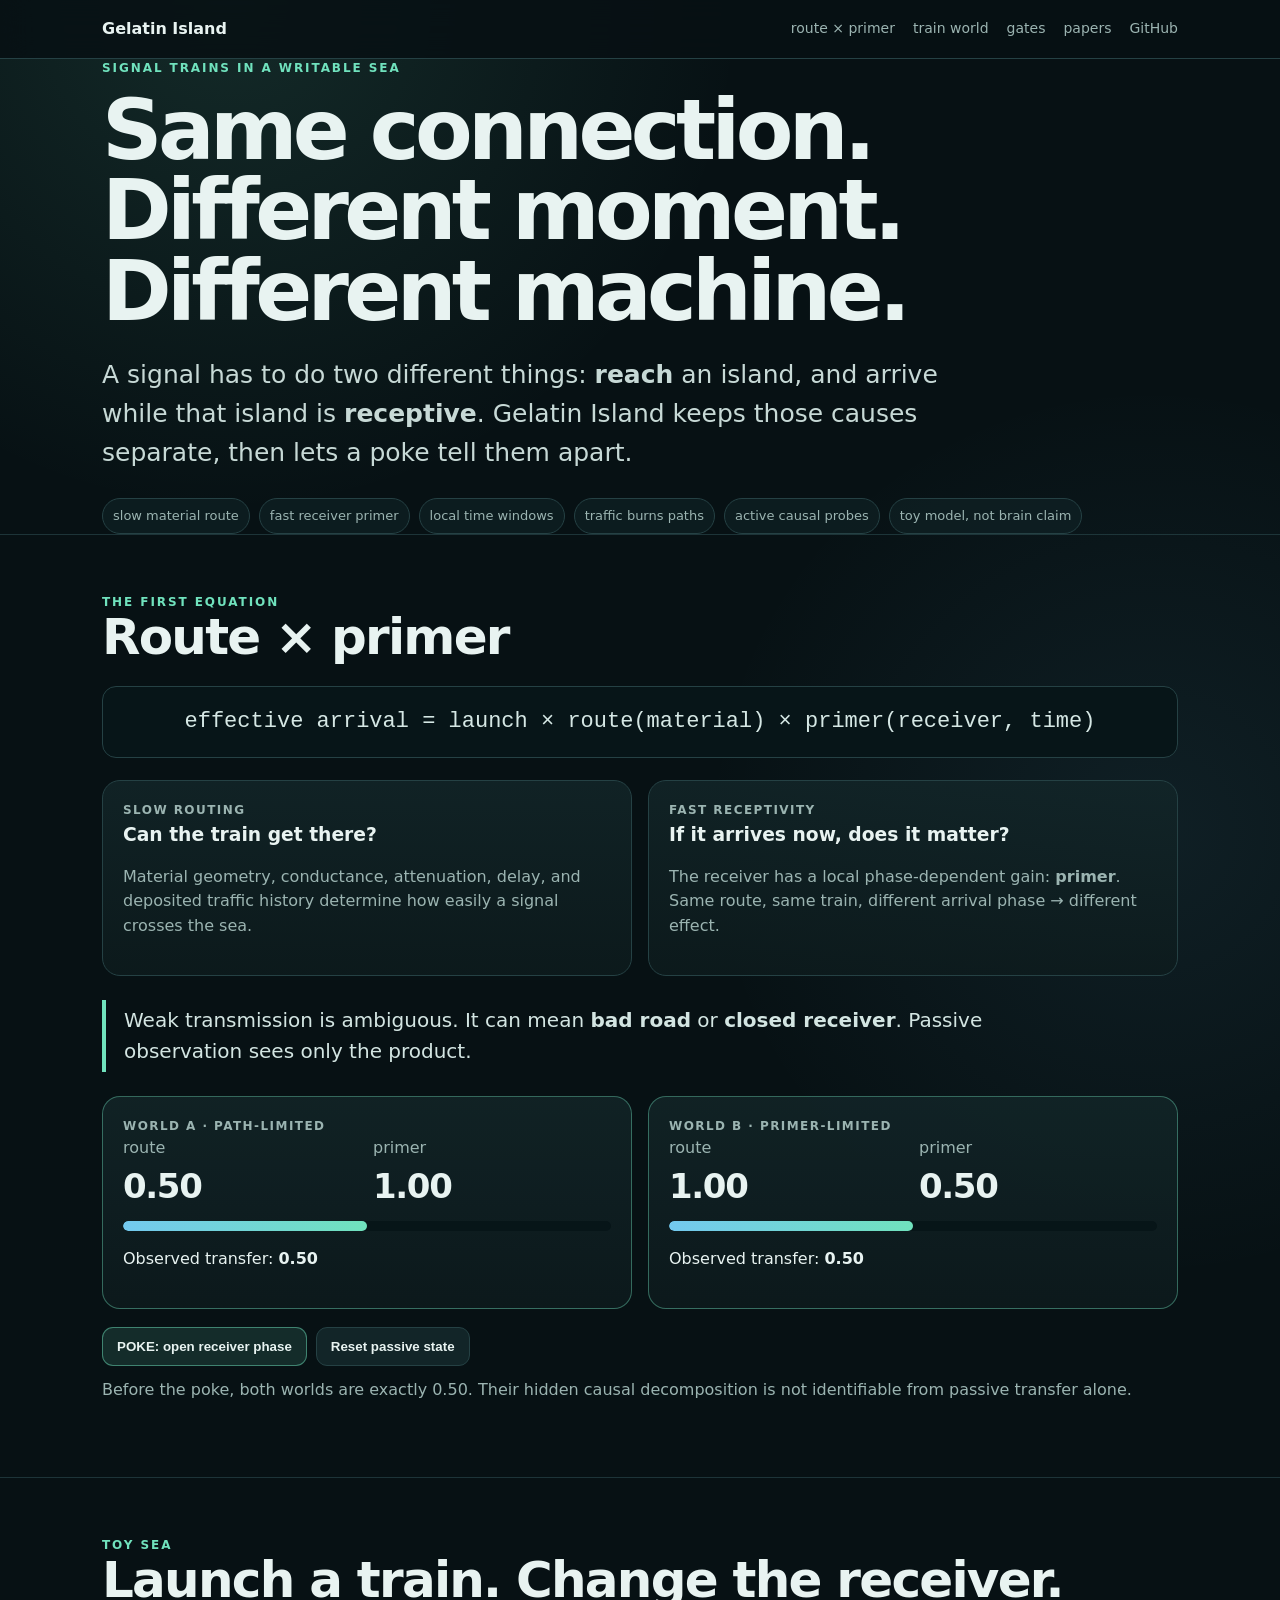
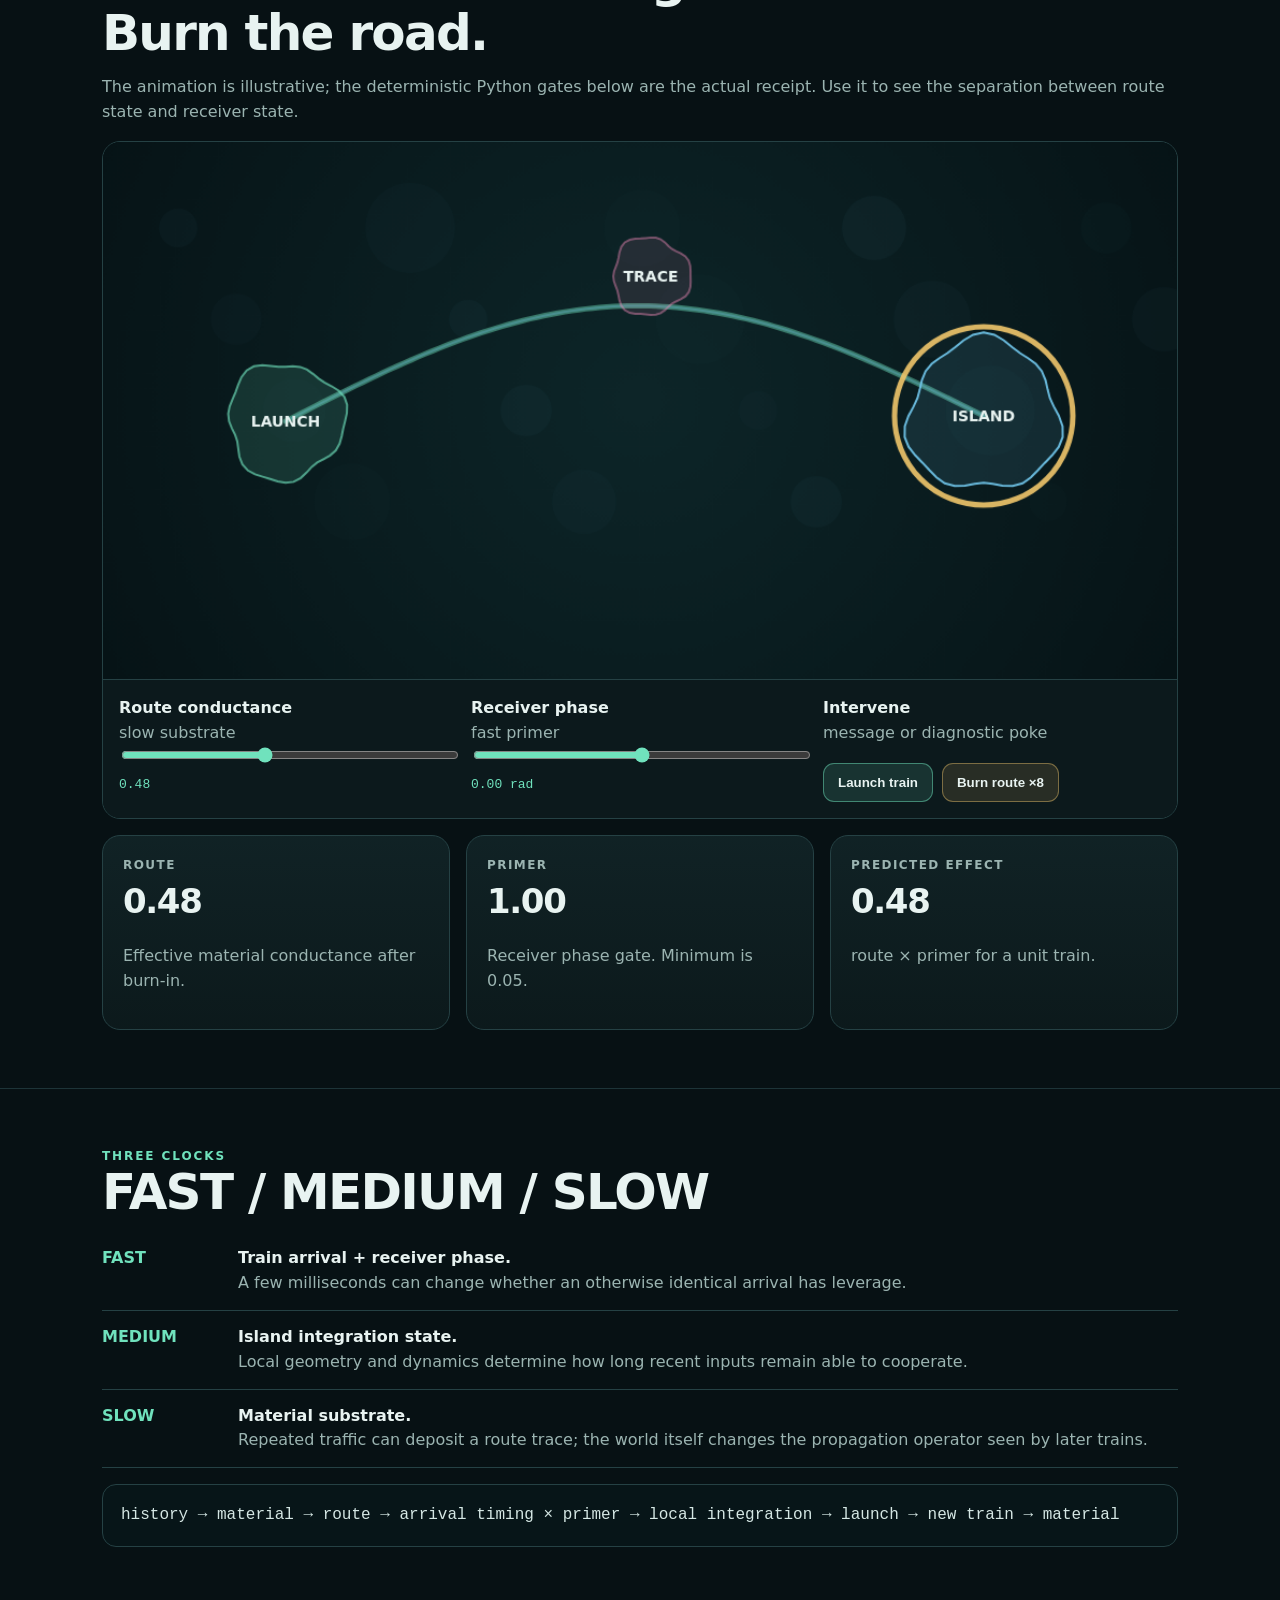
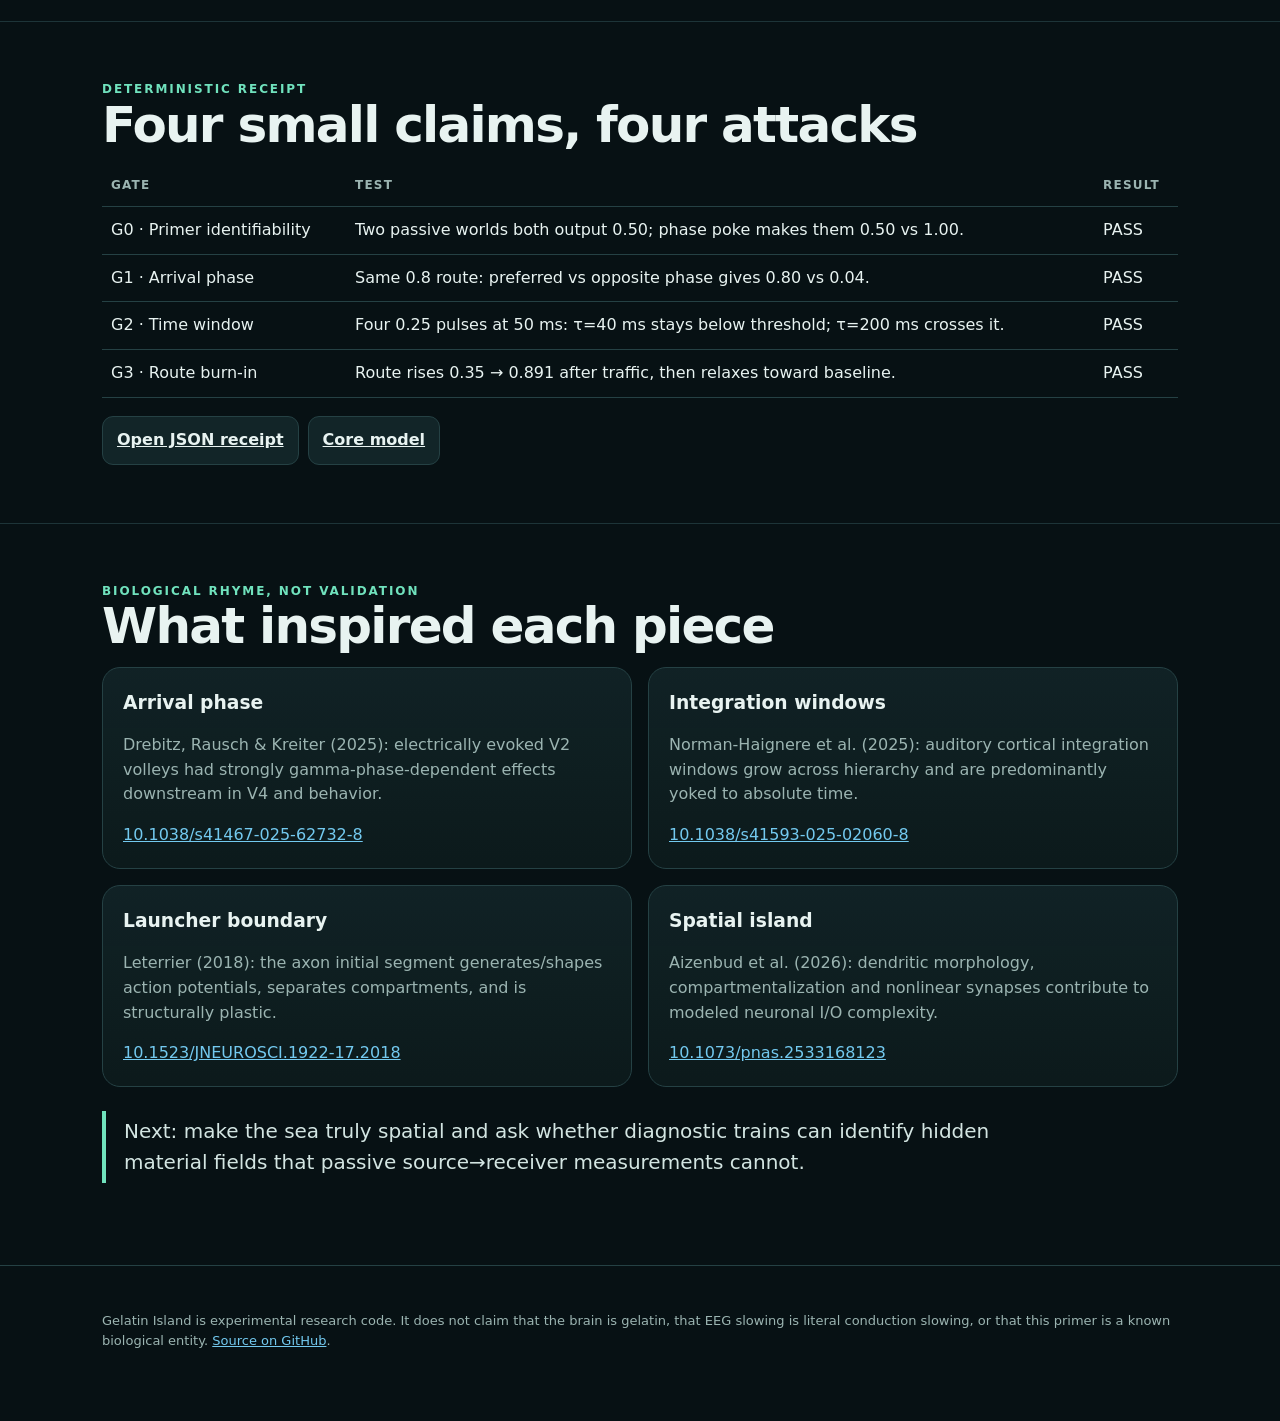
==== index.html @ 8f3608f2 "Add interactive Gelatin Island primer and train demo for Pages" ====
<!doctype html>
<html lang="en">
<head>
  <meta charset="utf-8" />
  <meta name="viewport" content="width=device-width, initial-scale=1" />
  <meta name="description" content="Gelatin Island: route × primer, signal trains, writable substrate, local integration windows, and causal pokes." />
  <title>Gelatin Island — route × primer</title>
  <style>
    :root{--bg:#071114;--panel:#0d1b1d;--panel2:#122528;--line:#254144;--text:#e8f3f1;--muted:#9bb4b1;--mint:#70e2bd;--cyan:#73c9ef;--amber:#f0c66b;--pink:#ee87b7;--red:#ff8383;--max:1120px}
    *{box-sizing:border-box}html{scroll-behavior:smooth}body{margin:0;background:radial-gradient(circle at 18% 0%,rgba(112,226,189,.12),transparent 32rem),radial-gradient(circle at 90% 18%,rgba(115,201,239,.08),transparent 28rem),var(--bg);color:var(--text);font-family:Inter,ui-sans-serif,system-ui,-apple-system,BlinkMacSystemFont,"Segoe UI",sans-serif;line-height:1.55}a{color:var(--cyan)}
    .wrap{max-width:var(--max);margin:auto;padding:0 22px}nav{position:sticky;top:0;z-index:20;border-bottom:1px solid var(--line);background:rgba(7,17,20,.88);backdrop-filter:blur(14px)}nav .wrap{min-height:58px;display:flex;align-items:center;gap:18px}nav strong{margin-right:auto}nav a{color:var(--muted);text-decoration:none;font-size:14px}@media(max-width:760px){nav a{display:none}}
    header{padding:80px 0 52px}.kicker{font-size:12px;text-transform:uppercase;letter-spacing:.16em;color:var(--mint);font-weight:850}h1{font-size:clamp(46px,8vw,84px);line-height:.96;letter-spacing:-.055em;margin:12px 0 18px;max-width:980px}h2{font-size:clamp(30px,4.8vw,50px);line-height:1.05;letter-spacing:-.035em;margin:0 0 14px}h3{margin:0 0 8px}.lead{font-size:clamp(18px,2.3vw,25px);color:#c7d9d6;max-width:900px}.muted{color:var(--muted)}
    section{padding:58px 0;border-top:1px solid rgba(37,65,68,.75)}.grid{display:grid;gap:16px}.g2{grid-template-columns:repeat(2,1fr)}.g3{grid-template-columns:repeat(3,1fr)}@media(max-width:820px){.g2,.g3{grid-template-columns:1fr}}.card{border:1px solid var(--line);border-radius:18px;background:linear-gradient(180deg,rgba(18,37,40,.86),rgba(13,27,29,.84));padding:20px}.good{border-color:rgba(112,226,189,.4)}.warn{border-color:rgba(240,198,107,.4)}
    code,pre{font-family:"SFMono-Regular",Consolas,"Liberation Mono",monospace}pre{padding:18px;border:1px solid var(--line);border-radius:14px;background:#071518;white-space:pre-wrap;overflow:auto;color:#d5e7e4}.equation{font-size:clamp(17px,2.2vw,22px);text-align:center}.badge-row{display:flex;gap:9px;flex-wrap:wrap;margin-top:24px}.badge{font-size:13px;color:var(--muted);border:1px solid var(--line);padding:7px 10px;border-radius:999px;background:rgba(18,37,40,.55)}
    .world{display:grid;grid-template-columns:1fr 1fr;gap:12px}.big{font-size:34px;font-weight:800;letter-spacing:-.04em}.label{font-size:12px;letter-spacing:.12em;text-transform:uppercase;color:var(--muted);font-weight:800}.bar{height:10px;border-radius:99px;background:#071518;overflow:hidden;margin:8px 0 4px}.bar>i{display:block;height:100%;width:50%;background:linear-gradient(90deg,var(--cyan),var(--mint));border-radius:99px;transition:width .35s ease}.button{appearance:none;border:1px solid var(--line);background:var(--panel2);color:var(--text);padding:11px 14px;border-radius:11px;font-weight:750;cursor:pointer}.button:hover{border-color:var(--mint)}.button.primary{background:rgba(112,226,189,.13);border-color:rgba(112,226,189,.48)}.button.amber{background:rgba(240,198,107,.12);border-color:rgba(240,198,107,.42)}.actions{display:flex;gap:9px;flex-wrap:wrap;margin-top:18px}
    .canvas-shell{border:1px solid var(--line);border-radius:18px;overflow:hidden;background:#061215}.canvas-shell canvas{display:block;width:100%;height:auto;aspect-ratio:16/8}.controls{display:grid;grid-template-columns:repeat(3,1fr);gap:14px;padding:16px;background:rgba(13,27,29,.88);border-top:1px solid var(--line)}@media(max-width:760px){.controls{grid-template-columns:1fr}}input[type=range]{width:100%;accent-color:var(--mint)}.value{font-family:monospace;color:var(--mint)}
    .timeline{display:grid;grid-template-columns:120px 1fr;gap:16px;padding:14px 0;border-bottom:1px solid var(--line)}.timeline b{color:var(--mint)}.callout{border-left:4px solid var(--mint);padding:5px 0 5px 18px;font-size:20px;color:#d3e5e2;margin:24px 0;max-width:920px}table{width:100%;border-collapse:collapse}th,td{padding:11px 9px;border-bottom:1px solid var(--line);text-align:left}th{font-size:12px;text-transform:uppercase;letter-spacing:.1em;color:var(--muted)}footer{padding:45px 0 70px;border-top:1px solid var(--line);color:var(--muted);font-size:13px}
  </style>
</head>
<body>
<nav><div class="wrap"><strong>Gelatin Island</strong><a href="#split">route × primer</a><a href="#world">train world</a><a href="#gates">gates</a><a href="#papers">papers</a><a href="https://github.com/anttiluode/GelatinIsland">GitHub</a></div></nav>

<header class="wrap">
  <div class="kicker">Signal trains in a writable sea</div>
  <h1>Same connection. Different moment. Different machine.</h1>
  <p class="lead">A signal has to do two different things: <b>reach</b> an island, and arrive while that island is <b>receptive</b>. Gelatin Island keeps those causes separate, then lets a poke tell them apart.</p>
  <div class="badge-row"><span class="badge">slow material route</span><span class="badge">fast receiver primer</span><span class="badge">local time windows</span><span class="badge">traffic burns paths</span><span class="badge">active causal probes</span><span class="badge">toy model, not brain claim</span></div>
</header>

<section id="split"><div class="wrap">
  <div class="kicker">The first equation</div><h2>Route × primer</h2>
  <pre class="equation">effective arrival = launch × route(material) × primer(receiver, time)</pre>
  <div class="grid g2">
    <div class="card"><div class="label">Slow routing</div><h3>Can the train get there?</h3><p class="muted">Material geometry, conductance, attenuation, delay, and deposited traffic history determine how easily a signal crosses the sea.</p></div>
    <div class="card"><div class="label">Fast receptivity</div><h3>If it arrives now, does it matter?</h3><p class="muted">The receiver has a local phase-dependent gain: <b>primer</b>. Same route, same train, different arrival phase → different effect.</p></div>
  </div>
  <div class="callout">Weak transmission is ambiguous. It can mean <b>bad road</b> or <b>closed receiver</b>. Passive observation sees only the product.</div>

  <div class="grid g2">
    <div class="card good" id="worldA"><div class="label">World A · path-limited</div><div class="world"><div><span class="muted">route</span><div class="big">0.50</div></div><div><span class="muted">primer</span><div class="big">1.00</div></div></div><div class="bar"><i id="barA"></i></div><p>Observed transfer: <b id="outA">0.50</b></p></div>
    <div class="card good" id="worldB"><div class="label">World B · primer-limited</div><div class="world"><div><span class="muted">route</span><div class="big">1.00</div></div><div><span class="muted">primer</span><div class="big" id="primerB">0.50</div></div></div><div class="bar"><i id="barB"></i></div><p>Observed transfer: <b id="outB">0.50</b></p></div>
  </div>
  <div class="actions"><button class="button primary" id="phasePoke">POKE: open receiver phase</button><button class="button" id="resetWorlds">Reset passive state</button></div>
  <p class="muted" id="pokeText" style="margin-top:12px">Before the poke, both worlds are exactly 0.50. Their hidden causal decomposition is not identifiable from passive transfer alone.</p>
</div></section>

<section id="world"><div class="wrap">
  <div class="kicker">Toy sea</div><h2>Launch a train. Change the receiver. Burn the road.</h2>
  <p class="muted">The animation is illustrative; the deterministic Python gates below are the actual receipt. Use it to see the separation between route state and receiver state.</p>
  <div class="canvas-shell">
    <canvas id="sea" width="1000" height="500"></canvas>
    <div class="controls">
      <label><b>Route conductance</b><br><span class="muted">slow substrate</span><br><input id="routeSlider" type="range" min="0.1" max="1" step="0.01" value="0.48"><span class="value" id="routeValue">0.48</span></label>
      <label><b>Receiver phase</b><br><span class="muted">fast primer</span><br><input id="phaseSlider" type="range" min="-3.1416" max="3.1416" step="0.01" value="0"><span class="value" id="phaseValue">0.00 rad</span></label>
      <div><b>Intervene</b><br><span class="muted">message or diagnostic poke</span><div class="actions"><button class="button primary" id="launch">Launch train</button><button class="button amber" id="burn">Burn route ×8</button></div></div>
    </div>
  </div>
  <div class="grid g3" style="margin-top:16px">
    <div class="card"><div class="label">Route</div><div class="big" id="routeRead">0.48</div><p class="muted">Effective material conductance after burn-in.</p></div>
    <div class="card"><div class="label">Primer</div><div class="big" id="primerRead">1.00</div><p class="muted">Receiver phase gate. Minimum is 0.05.</p></div>
    <div class="card"><div class="label">Predicted effect</div><div class="big" id="effectRead">0.48</div><p class="muted">route × primer for a unit train.</p></div>
  </div>
</div></section>

<section id="times"><div class="wrap"><div class="kicker">Three clocks</div><h2>FAST / MEDIUM / SLOW</h2>
  <div class="timeline"><b>FAST</b><div><strong>Train arrival + receiver phase.</strong><br><span class="muted">A few milliseconds can change whether an otherwise identical arrival has leverage.</span></div></div>
  <div class="timeline"><b>MEDIUM</b><div><strong>Island integration state.</strong><br><span class="muted">Local geometry and dynamics determine how long recent inputs remain able to cooperate.</span></div></div>
  <div class="timeline"><b>SLOW</b><div><strong>Material substrate.</strong><br><span class="muted">Repeated traffic can deposit a route trace; the world itself changes the propagation operator seen by later trains.</span></div></div>
  <pre>history → material → route → arrival timing × primer → local integration → launch → new train → material</pre>
</div></section>

<section id="gates"><div class="wrap"><div class="kicker">Deterministic receipt</div><h2>Four small claims, four attacks</h2>
  <table><thead><tr><th>Gate</th><th>Test</th><th>Result</th></tr></thead><tbody>
    <tr><td>G0 · Primer identifiability</td><td>Two passive worlds both output 0.50; phase poke makes them 0.50 vs 1.00.</td><td>PASS</td></tr>
    <tr><td>G1 · Arrival phase</td><td>Same 0.8 route: preferred vs opposite phase gives 0.80 vs 0.04.</td><td>PASS</td></tr>
    <tr><td>G2 · Time window</td><td>Four 0.25 pulses at 50 ms: τ=40 ms stays below threshold; τ=200 ms crosses it.</td><td>PASS</td></tr>
    <tr><td>G3 · Route burn-in</td><td>Route rises 0.35 → 0.891 after traffic, then relaxes toward baseline.</td><td>PASS</td></tr>
  </tbody></table>
  <div class="actions"><a class="button" href="results/gate_receipt.json">Open JSON receipt</a><a class="button" href="gelatin_island.py">Core model</a></div>
</div></section>

<section id="papers"><div class="wrap"><div class="kicker">Biological rhyme, not validation</div><h2>What inspired each piece</h2>
  <div class="grid g2">
    <div class="card"><h3>Arrival phase</h3><p class="muted">Drebitz, Rausch & Kreiter (2025): electrically evoked V2 volleys had strongly gamma-phase-dependent effects downstream in V4 and behavior.</p><a href="https://doi.org/10.1038/s41467-025-62732-8">10.1038/s41467-025-62732-8</a></div>
    <div class="card"><h3>Integration windows</h3><p class="muted">Norman-Haignere et al. (2025): auditory cortical integration windows grow across hierarchy and are predominantly yoked to absolute time.</p><a href="https://doi.org/10.1038/s41593-025-02060-8">10.1038/s41593-025-02060-8</a></div>
    <div class="card"><h3>Launcher boundary</h3><p class="muted">Leterrier (2018): the axon initial segment generates/shapes action potentials, separates compartments, and is structurally plastic.</p><a href="https://doi.org/10.1523/JNEUROSCI.1922-17.2018">10.1523/JNEUROSCI.1922-17.2018</a></div>
    <div class="card"><h3>Spatial island</h3><p class="muted">Aizenbud et al. (2026): dendritic morphology, compartmentalization and nonlinear synapses contribute to modeled neuronal I/O complexity.</p><a href="https://doi.org/10.1073/pnas.2533168123">10.1073/pnas.2533168123</a></div>
  </div>
  <div class="callout">Next: make the sea truly spatial and ask whether diagnostic trains can identify hidden material fields that passive source→receiver measurements cannot.</div>
</div></section>

<footer><div class="wrap">Gelatin Island is experimental research code. It does not claim that the brain is gelatin, that EEG slowing is literal conduction slowing, or that this primer is a known biological entity. <a href="https://github.com/anttiluode/GelatinIsland">Source on GitHub</a>.</div></footer>

<script>
  const $ = id => document.getElementById(id);
  const floor = 0.05;
  const primer = phase => floor + (1-floor)*0.5*(1+Math.cos(phase));

  function setWorldB(p){
    $('primerB').textContent = p.toFixed(2);
    const out = p;
    $('outB').textContent = out.toFixed(2);
    $('barB').style.width = `${100*out}%`;
  }
  $('phasePoke').onclick = () => {
    setWorldB(1.0);
    $('pokeText').innerHTML = '<b>Separated.</b> World A stays at 0.50 because the road is the bottleneck. World B rises to 1.00 because opening the receiver removes its hidden bottleneck.';
  };
  $('resetWorlds').onclick = () => {
    setWorldB(0.5);
    $('barA').style.width = '50%';
    $('outA').textContent = '0.50';
    $('pokeText').textContent = 'Before the poke, both worlds are exactly 0.50. Their hidden causal decomposition is not identifiable from passive transfer alone.';
  };

  const canvas = $('sea'); const ctx = canvas.getContext('2d');
  let baseRoute = 0.48, memory = 0, phase = 0, particles = [], flashes = [];
  const A={x:170,y:260,r:54,name:'LAUNCH'}, B={x:820,y:255,r:70,name:'ISLAND'}, C={x:510,y:125,r:36,name:'TRACE'};
  const effectiveRoute = () => baseRoute + memory*(1-baseRoute);
  const effect = () => effectiveRoute()*primer(phase);

  function updateReadouts(){
    $('routeValue').textContent = baseRoute.toFixed(2);
    $('phaseValue').textContent = `${phase.toFixed(2)} rad`;
    $('routeRead').textContent = effectiveRoute().toFixed(2);
    $('primerRead').textContent = primer(phase).toFixed(2);
    $('effectRead').textContent = effect().toFixed(2);
  }
  $('routeSlider').oninput=e=>{baseRoute=+e.target.value;updateReadouts()};
  $('phaseSlider').oninput=e=>{phase=+e.target.value;updateReadouts()};
  $('launch').onclick=()=>{
    const n=6; for(let i=0;i<n;i++) particles.push({t:-i*0.045,speed:0.0105,amp:1});
  };
  $('burn').onclick=()=>{for(let i=0;i<8;i++)memory+=0.2*(1-memory);updateReadouts()};

  function blob(x,y,r,phaseOffset,fill,stroke,label){
    ctx.save();ctx.translate(x,y);ctx.beginPath();
    const pts=48;for(let i=0;i<=pts;i++){const a=i/pts*Math.PI*2;const rr=r*(1+0.07*Math.sin(a*3+phaseOffset)+0.04*Math.sin(a*7-phaseOffset));const px=Math.cos(a)*rr,py=Math.sin(a)*rr;if(i===0)ctx.moveTo(px,py);else ctx.lineTo(px,py)}
    ctx.closePath();ctx.fillStyle=fill;ctx.fill();ctx.strokeStyle=stroke;ctx.lineWidth=2;ctx.stroke();ctx.fillStyle='#e8f3f1';ctx.font='700 14px system-ui';ctx.textAlign='center';ctx.fillText(label,0,5);ctx.restore();
  }
  function pathPoint(t){const x=A.x+(B.x-A.x)*t;const bend=-105*Math.sin(Math.PI*t);const y=A.y+(B.y-A.y)*t+bend;return{x,y}}
  function drawRoute(){
    ctx.beginPath();for(let i=0;i<=100;i++){const p=pathPoint(i/100);if(i===0)ctx.moveTo(p.x,p.y);else ctx.lineTo(p.x,p.y)}
    const alpha=0.16+0.62*effectiveRoute();ctx.strokeStyle=`rgba(112,226,189,${alpha})`;ctx.lineWidth=5+11*memory;ctx.lineCap='round';ctx.stroke();
    ctx.beginPath();for(let i=0;i<=100;i++){const p=pathPoint(i/100);if(i===0)ctx.moveTo(p.x,p.y);else ctx.lineTo(p.x,p.y)}ctx.strokeStyle='rgba(115,201,239,.28)';ctx.lineWidth=2;ctx.stroke();
  }
  function tick(){
    ctx.clearRect(0,0,canvas.width,canvas.height);
    const g=ctx.createRadialGradient(500,240,20,500,240,600);g.addColorStop(0,'#0d2528');g.addColorStop(1,'#061215');ctx.fillStyle=g;ctx.fillRect(0,0,canvas.width,canvas.height);
    for(let i=0;i<18;i++){ctx.fillStyle=`rgba(115,201,239,${0.018+0.012*Math.sin(performance.now()/900+i)})`;ctx.beginPath();ctx.arc(70+i*54,80+(i%4)*85,18+(i%5)*6,0,Math.PI*2);ctx.fill()}
    drawRoute();
    blob(C.x,C.y,C.r,performance.now()/1400,'rgba(238,135,183,.10)','rgba(238,135,183,.45)','TRACE');
    blob(A.x,A.y,A.r,performance.now()/1000,'rgba(112,226,189,.13)','rgba(112,226,189,.65)','LAUNCH');
    const p=primer(phase);blob(B.x,B.y,B.r,phase,'rgba(115,201,239,.10)',`rgba(115,201,239,${0.25+0.65*p})`,'ISLAND');
    ctx.strokeStyle=`rgba(240,198,107,${0.25+0.65*p})`;ctx.lineWidth=5;ctx.beginPath();ctx.arc(B.x,B.y,B.r+13,-Math.PI/2,-Math.PI/2+Math.PI*2*p);ctx.stroke();

    particles.forEach(q=>{q.t+=q.speed; if(q.t>=0&&q.t<=1){const pt=pathPoint(q.t);ctx.fillStyle='#f0c66b';ctx.shadowColor='#f0c66b';ctx.shadowBlur=15;ctx.beginPath();ctx.arc(pt.x,pt.y,8,0,Math.PI*2);ctx.fill();ctx.shadowBlur=0} if(q.t>1&&!q.hit){q.hit=true;flashes.push({life:1,amp:effect()})}});
    particles=particles.filter(q=>q.t<1.15);
    flashes.forEach(f=>{f.life-=0.025;ctx.strokeStyle=`rgba(240,198,107,${Math.max(0,f.life)*f.amp})`;ctx.lineWidth=4;ctx.beginPath();ctx.arc(B.x,B.y,B.r+24+(1-f.life)*80,0,Math.PI*2);ctx.stroke()});flashes=flashes.filter(f=>f.life>0);
    memory*=0.99992; updateReadouts();requestAnimationFrame(tick);
  }
  updateReadouts();tick();
</script>
</body>
</html>
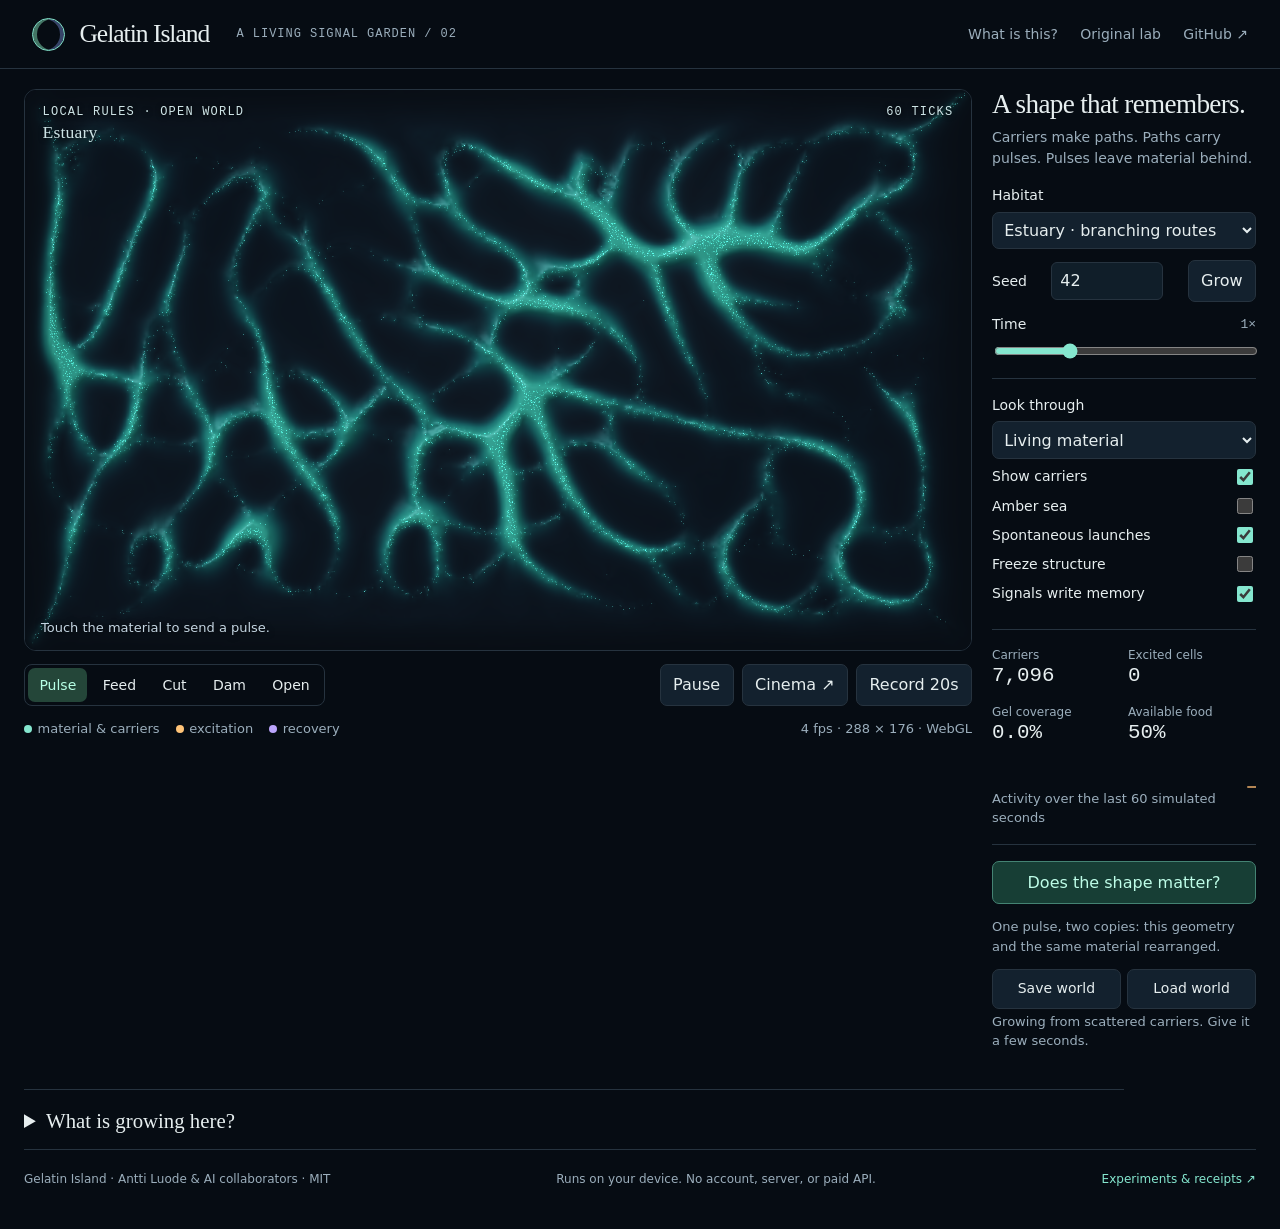
==== commit 3c81ca66: "Grow an excitable material world with causal probes and cinema recording" ====
--- a/index.html
+++ b/index.html
@@ -1,165 +1,54 @@
 <!doctype html>
 <html lang="en">
 <head>
-  <meta charset="utf-8" />
-  <meta name="viewport" content="width=device-width, initial-scale=1" />
-  <meta name="description" content="Gelatin Island: route × primer, signal trains, writable substrate, local integration windows, and causal pokes." />
-  <title>Gelatin Island — route × primer</title>
-  <style>
-    :root{--bg:#071114;--panel:#0d1b1d;--panel2:#122528;--line:#254144;--text:#e8f3f1;--muted:#9bb4b1;--mint:#70e2bd;--cyan:#73c9ef;--amber:#f0c66b;--pink:#ee87b7;--red:#ff8383;--max:1120px}
-    *{box-sizing:border-box}html{scroll-behavior:smooth}body{margin:0;background:radial-gradient(circle at 18% 0%,rgba(112,226,189,.12),transparent 32rem),radial-gradient(circle at 90% 18%,rgba(115,201,239,.08),transparent 28rem),var(--bg);color:var(--text);font-family:Inter,ui-sans-serif,system-ui,-apple-system,BlinkMacSystemFont,"Segoe UI",sans-serif;line-height:1.55}a{color:var(--cyan)}
-    .wrap{max-width:var(--max);margin:auto;padding:0 22px}nav{position:sticky;top:0;z-index:20;border-bottom:1px solid var(--line);background:rgba(7,17,20,.88);backdrop-filter:blur(14px)}nav .wrap{min-height:58px;display:flex;align-items:center;gap:18px}nav strong{margin-right:auto}nav a{color:var(--muted);text-decoration:none;font-size:14px}@media(max-width:760px){nav a{display:none}}
-    header{padding:80px 0 52px}.kicker{font-size:12px;text-transform:uppercase;letter-spacing:.16em;color:var(--mint);font-weight:850}h1{font-size:clamp(46px,8vw,84px);line-height:.96;letter-spacing:-.055em;margin:12px 0 18px;max-width:980px}h2{font-size:clamp(30px,4.8vw,50px);line-height:1.05;letter-spacing:-.035em;margin:0 0 14px}h3{margin:0 0 8px}.lead{font-size:clamp(18px,2.3vw,25px);color:#c7d9d6;max-width:900px}.muted{color:var(--muted)}
-    section{padding:58px 0;border-top:1px solid rgba(37,65,68,.75)}.grid{display:grid;gap:16px}.g2{grid-template-columns:repeat(2,1fr)}.g3{grid-template-columns:repeat(3,1fr)}@media(max-width:820px){.g2,.g3{grid-template-columns:1fr}}.card{border:1px solid var(--line);border-radius:18px;background:linear-gradient(180deg,rgba(18,37,40,.86),rgba(13,27,29,.84));padding:20px}.good{border-color:rgba(112,226,189,.4)}.warn{border-color:rgba(240,198,107,.4)}
-    code,pre{font-family:"SFMono-Regular",Consolas,"Liberation Mono",monospace}pre{padding:18px;border:1px solid var(--line);border-radius:14px;background:#071518;white-space:pre-wrap;overflow:auto;color:#d5e7e4}.equation{font-size:clamp(17px,2.2vw,22px);text-align:center}.badge-row{display:flex;gap:9px;flex-wrap:wrap;margin-top:24px}.badge{font-size:13px;color:var(--muted);border:1px solid var(--line);padding:7px 10px;border-radius:999px;background:rgba(18,37,40,.55)}
-    .world{display:grid;grid-template-columns:1fr 1fr;gap:12px}.big{font-size:34px;font-weight:800;letter-spacing:-.04em}.label{font-size:12px;letter-spacing:.12em;text-transform:uppercase;color:var(--muted);font-weight:800}.bar{height:10px;border-radius:99px;background:#071518;overflow:hidden;margin:8px 0 4px}.bar>i{display:block;height:100%;width:50%;background:linear-gradient(90deg,var(--cyan),var(--mint));border-radius:99px;transition:width .35s ease}.button{appearance:none;border:1px solid var(--line);background:var(--panel2);color:var(--text);padding:11px 14px;border-radius:11px;font-weight:750;cursor:pointer}.button:hover{border-color:var(--mint)}.button.primary{background:rgba(112,226,189,.13);border-color:rgba(112,226,189,.48)}.button.amber{background:rgba(240,198,107,.12);border-color:rgba(240,198,107,.42)}.actions{display:flex;gap:9px;flex-wrap:wrap;margin-top:18px}
-    .canvas-shell{border:1px solid var(--line);border-radius:18px;overflow:hidden;background:#061215}.canvas-shell canvas{display:block;width:100%;height:auto;aspect-ratio:16/8}.controls{display:grid;grid-template-columns:repeat(3,1fr);gap:14px;padding:16px;background:rgba(13,27,29,.88);border-top:1px solid var(--line)}@media(max-width:760px){.controls{grid-template-columns:1fr}}input[type=range]{width:100%;accent-color:var(--mint)}.value{font-family:monospace;color:var(--mint)}
-    .timeline{display:grid;grid-template-columns:120px 1fr;gap:16px;padding:14px 0;border-bottom:1px solid var(--line)}.timeline b{color:var(--mint)}.callout{border-left:4px solid var(--mint);padding:5px 0 5px 18px;font-size:20px;color:#d3e5e2;margin:24px 0;max-width:920px}table{width:100%;border-collapse:collapse}th,td{padding:11px 9px;border-bottom:1px solid var(--line);text-align:left}th{font-size:12px;text-transform:uppercase;letter-spacing:.1em;color:var(--muted)}footer{padding:45px 0 70px;border-top:1px solid var(--line);color:var(--muted);font-size:13px}
-  </style>
+<meta charset="utf-8"><meta name="viewport" content="width=device-width,initial-scale=1">
+<title>Gelatin Island — a living signal garden</title>
+<meta name="description" content="Grow an excitable material from local interactions. Watch signals travel, cut a route, feed the sea, and test whether the shape remembers. A free, open source artificial-life experiment.">
+<meta name="theme-color" content="#060c13">
+<link rel="icon" href="data:image/svg+xml,%3Csvg xmlns='http://www.w3.org/2000/svg' viewBox='0 0 64 64'%3E%3Crect width='64' height='64' rx='16' fill='%23060c13'/%3E%3Ccircle cx='32' cy='32' r='20' fill='none' stroke='%2385e7cf' stroke-width='4'/%3E%3Ccircle cx='26' cy='29' r='8' fill='%2385e7cf'/%3E%3C/svg%3E">
+<link rel="stylesheet" href="web/style.css">
+<script defer src="web/world.js"></script><script defer src="web/render.js"></script><script defer src="web/app.js"></script>
 </head>
 <body>
-<nav><div class="wrap"><strong>Gelatin Island</strong><a href="#split">route × primer</a><a href="#world">train world</a><a href="#gates">gates</a><a href="#papers">papers</a><a href="https://github.com/anttiluode/GelatinIsland">GitHub</a></div></nav>
-
-<header class="wrap">
-  <div class="kicker">Signal trains in a writable sea</div>
-  <h1>Same connection. Different moment. Different machine.</h1>
-  <p class="lead">A signal has to do two different things: <b>reach</b> an island, and arrive while that island is <b>receptive</b>. Gelatin Island keeps those causes separate, then lets a poke tell them apart.</p>
-  <div class="badge-row"><span class="badge">slow material route</span><span class="badge">fast receiver primer</span><span class="badge">local time windows</span><span class="badge">traffic burns paths</span><span class="badge">active causal probes</span><span class="badge">toy model, not brain claim</span></div>
-</header>
-
-<section id="split"><div class="wrap">
-  <div class="kicker">The first equation</div><h2>Route × primer</h2>
-  <pre class="equation">effective arrival = launch × route(material) × primer(receiver, time)</pre>
-  <div class="grid g2">
-    <div class="card"><div class="label">Slow routing</div><h3>Can the train get there?</h3><p class="muted">Material geometry, conductance, attenuation, delay, and deposited traffic history determine how easily a signal crosses the sea.</p></div>
-    <div class="card"><div class="label">Fast receptivity</div><h3>If it arrives now, does it matter?</h3><p class="muted">The receiver has a local phase-dependent gain: <b>primer</b>. Same route, same train, different arrival phase → different effect.</p></div>
-  </div>
-  <div class="callout">Weak transmission is ambiguous. It can mean <b>bad road</b> or <b>closed receiver</b>. Passive observation sees only the product.</div>
-
-  <div class="grid g2">
-    <div class="card good" id="worldA"><div class="label">World A · path-limited</div><div class="world"><div><span class="muted">route</span><div class="big">0.50</div></div><div><span class="muted">primer</span><div class="big">1.00</div></div></div><div class="bar"><i id="barA"></i></div><p>Observed transfer: <b id="outA">0.50</b></p></div>
-    <div class="card good" id="worldB"><div class="label">World B · primer-limited</div><div class="world"><div><span class="muted">route</span><div class="big">1.00</div></div><div><span class="muted">primer</span><div class="big" id="primerB">0.50</div></div></div><div class="bar"><i id="barB"></i></div><p>Observed transfer: <b id="outB">0.50</b></p></div>
-  </div>
-  <div class="actions"><button class="button primary" id="phasePoke">POKE: open receiver phase</button><button class="button" id="resetWorlds">Reset passive state</button></div>
-  <p class="muted" id="pokeText" style="margin-top:12px">Before the poke, both worlds are exactly 0.50. Their hidden causal decomposition is not identifiable from passive transfer alone.</p>
-</div></section>
-
-<section id="world"><div class="wrap">
-  <div class="kicker">Toy sea</div><h2>Launch a train. Change the receiver. Burn the road.</h2>
-  <p class="muted">The animation is illustrative; the deterministic Python gates below are the actual receipt. Use it to see the separation between route state and receiver state.</p>
-  <div class="canvas-shell">
-    <canvas id="sea" width="1000" height="500"></canvas>
-    <div class="controls">
-      <label><b>Route conductance</b><br><span class="muted">slow substrate</span><br><input id="routeSlider" type="range" min="0.1" max="1" step="0.01" value="0.48"><span class="value" id="routeValue">0.48</span></label>
-      <label><b>Receiver phase</b><br><span class="muted">fast primer</span><br><input id="phaseSlider" type="range" min="-3.1416" max="3.1416" step="0.01" value="0"><span class="value" id="phaseValue">0.00 rad</span></label>
-      <div><b>Intervene</b><br><span class="muted">message or diagnostic poke</span><div class="actions"><button class="button primary" id="launch">Launch train</button><button class="button amber" id="burn">Burn route ×8</button></div></div>
-    </div>
-  </div>
-  <div class="grid g3" style="margin-top:16px">
-    <div class="card"><div class="label">Route</div><div class="big" id="routeRead">0.48</div><p class="muted">Effective material conductance after burn-in.</p></div>
-    <div class="card"><div class="label">Primer</div><div class="big" id="primerRead">1.00</div><p class="muted">Receiver phase gate. Minimum is 0.05.</p></div>
-    <div class="card"><div class="label">Predicted effect</div><div class="big" id="effectRead">0.48</div><p class="muted">route × primer for a unit train.</p></div>
-  </div>
-</div></section>
-
-<section id="times"><div class="wrap"><div class="kicker">Three clocks</div><h2>FAST / MEDIUM / SLOW</h2>
-  <div class="timeline"><b>FAST</b><div><strong>Train arrival + receiver phase.</strong><br><span class="muted">A few milliseconds can change whether an otherwise identical arrival has leverage.</span></div></div>
-  <div class="timeline"><b>MEDIUM</b><div><strong>Island integration state.</strong><br><span class="muted">Local geometry and dynamics determine how long recent inputs remain able to cooperate.</span></div></div>
-  <div class="timeline"><b>SLOW</b><div><strong>Material substrate.</strong><br><span class="muted">Repeated traffic can deposit a route trace; the world itself changes the propagation operator seen by later trains.</span></div></div>
-  <pre>history → material → route → arrival timing × primer → local integration → launch → new train → material</pre>
-</div></section>
-
-<section id="gates"><div class="wrap"><div class="kicker">Deterministic receipt</div><h2>Four small claims, four attacks</h2>
-  <table><thead><tr><th>Gate</th><th>Test</th><th>Result</th></tr></thead><tbody>
-    <tr><td>G0 · Primer identifiability</td><td>Two passive worlds both output 0.50; phase poke makes them 0.50 vs 1.00.</td><td>PASS</td></tr>
-    <tr><td>G1 · Arrival phase</td><td>Same 0.8 route: preferred vs opposite phase gives 0.80 vs 0.04.</td><td>PASS</td></tr>
-    <tr><td>G2 · Time window</td><td>Four 0.25 pulses at 50 ms: τ=40 ms stays below threshold; τ=200 ms crosses it.</td><td>PASS</td></tr>
-    <tr><td>G3 · Route burn-in</td><td>Route rises 0.35 → 0.891 after traffic, then relaxes toward baseline.</td><td>PASS</td></tr>
-  </tbody></table>
-  <div class="actions"><a class="button" href="results/gate_receipt.json">Open JSON receipt</a><a class="button" href="gelatin_island.py">Core model</a></div>
-</div></section>
-
-<section id="papers"><div class="wrap"><div class="kicker">Biological rhyme, not validation</div><h2>What inspired each piece</h2>
-  <div class="grid g2">
-    <div class="card"><h3>Arrival phase</h3><p class="muted">Drebitz, Rausch & Kreiter (2025): electrically evoked V2 volleys had strongly gamma-phase-dependent effects downstream in V4 and behavior.</p><a href="https://doi.org/10.1038/s41467-025-62732-8">10.1038/s41467-025-62732-8</a></div>
-    <div class="card"><h3>Integration windows</h3><p class="muted">Norman-Haignere et al. (2025): auditory cortical integration windows grow across hierarchy and are predominantly yoked to absolute time.</p><a href="https://doi.org/10.1038/s41593-025-02060-8">10.1038/s41593-025-02060-8</a></div>
-    <div class="card"><h3>Launcher boundary</h3><p class="muted">Leterrier (2018): the axon initial segment generates/shapes action potentials, separates compartments, and is structurally plastic.</p><a href="https://doi.org/10.1523/JNEUROSCI.1922-17.2018">10.1523/JNEUROSCI.1922-17.2018</a></div>
-    <div class="card"><h3>Spatial island</h3><p class="muted">Aizenbud et al. (2026): dendritic morphology, compartmentalization and nonlinear synapses contribute to modeled neuronal I/O complexity.</p><a href="https://doi.org/10.1073/pnas.2533168123">10.1073/pnas.2533168123</a></div>
-  </div>
-  <div class="callout">Next: make the sea truly spatial and ask whether diagnostic trains can identify hidden material fields that passive source→receiver measurements cannot.</div>
-</div></section>
-
-<footer><div class="wrap">Gelatin Island is experimental research code. It does not claim that the brain is gelatin, that EEG slowing is literal conduction slowing, or that this primer is a known biological entity. <a href="https://github.com/anttiluode/GelatinIsland">Source on GitHub</a>.</div></footer>
-
-<script>
-  const $ = id => document.getElementById(id);
-  const floor = 0.05;
-  const primer = phase => floor + (1-floor)*0.5*(1+Math.cos(phase));
-
-  function setWorldB(p){
-    $('primerB').textContent = p.toFixed(2);
-    const out = p;
-    $('outB').textContent = out.toFixed(2);
-    $('barB').style.width = `${100*out}%`;
-  }
-  $('phasePoke').onclick = () => {
-    setWorldB(1.0);
-    $('pokeText').innerHTML = '<b>Separated.</b> World A stays at 0.50 because the road is the bottleneck. World B rises to 1.00 because opening the receiver removes its hidden bottleneck.';
-  };
-  $('resetWorlds').onclick = () => {
-    setWorldB(0.5);
-    $('barA').style.width = '50%';
-    $('outA').textContent = '0.50';
-    $('pokeText').textContent = 'Before the poke, both worlds are exactly 0.50. Their hidden causal decomposition is not identifiable from passive transfer alone.';
-  };
-
-  const canvas = $('sea'); const ctx = canvas.getContext('2d');
-  let baseRoute = 0.48, memory = 0, phase = 0, particles = [], flashes = [];
-  const A={x:170,y:260,r:54,name:'LAUNCH'}, B={x:820,y:255,r:70,name:'ISLAND'}, C={x:510,y:125,r:36,name:'TRACE'};
-  const effectiveRoute = () => baseRoute + memory*(1-baseRoute);
-  const effect = () => effectiveRoute()*primer(phase);
-
-  function updateReadouts(){
-    $('routeValue').textContent = baseRoute.toFixed(2);
-    $('phaseValue').textContent = `${phase.toFixed(2)} rad`;
-    $('routeRead').textContent = effectiveRoute().toFixed(2);
-    $('primerRead').textContent = primer(phase).toFixed(2);
-    $('effectRead').textContent = effect().toFixed(2);
-  }
-  $('routeSlider').oninput=e=>{baseRoute=+e.target.value;updateReadouts()};
-  $('phaseSlider').oninput=e=>{phase=+e.target.value;updateReadouts()};
-  $('launch').onclick=()=>{
-    const n=6; for(let i=0;i<n;i++) particles.push({t:-i*0.045,speed:0.0105,amp:1});
-  };
-  $('burn').onclick=()=>{for(let i=0;i<8;i++)memory+=0.2*(1-memory);updateReadouts()};
-
-  function blob(x,y,r,phaseOffset,fill,stroke,label){
-    ctx.save();ctx.translate(x,y);ctx.beginPath();
-    const pts=48;for(let i=0;i<=pts;i++){const a=i/pts*Math.PI*2;const rr=r*(1+0.07*Math.sin(a*3+phaseOffset)+0.04*Math.sin(a*7-phaseOffset));const px=Math.cos(a)*rr,py=Math.sin(a)*rr;if(i===0)ctx.moveTo(px,py);else ctx.lineTo(px,py)}
-    ctx.closePath();ctx.fillStyle=fill;ctx.fill();ctx.strokeStyle=stroke;ctx.lineWidth=2;ctx.stroke();ctx.fillStyle='#e8f3f1';ctx.font='700 14px system-ui';ctx.textAlign='center';ctx.fillText(label,0,5);ctx.restore();
-  }
-  function pathPoint(t){const x=A.x+(B.x-A.x)*t;const bend=-105*Math.sin(Math.PI*t);const y=A.y+(B.y-A.y)*t+bend;return{x,y}}
-  function drawRoute(){
-    ctx.beginPath();for(let i=0;i<=100;i++){const p=pathPoint(i/100);if(i===0)ctx.moveTo(p.x,p.y);else ctx.lineTo(p.x,p.y)}
-    const alpha=0.16+0.62*effectiveRoute();ctx.strokeStyle=`rgba(112,226,189,${alpha})`;ctx.lineWidth=5+11*memory;ctx.lineCap='round';ctx.stroke();
-    ctx.beginPath();for(let i=0;i<=100;i++){const p=pathPoint(i/100);if(i===0)ctx.moveTo(p.x,p.y);else ctx.lineTo(p.x,p.y)}ctx.strokeStyle='rgba(115,201,239,.28)';ctx.lineWidth=2;ctx.stroke();
-  }
-  function tick(){
-    ctx.clearRect(0,0,canvas.width,canvas.height);
-    const g=ctx.createRadialGradient(500,240,20,500,240,600);g.addColorStop(0,'#0d2528');g.addColorStop(1,'#061215');ctx.fillStyle=g;ctx.fillRect(0,0,canvas.width,canvas.height);
-    for(let i=0;i<18;i++){ctx.fillStyle=`rgba(115,201,239,${0.018+0.012*Math.sin(performance.now()/900+i)})`;ctx.beginPath();ctx.arc(70+i*54,80+(i%4)*85,18+(i%5)*6,0,Math.PI*2);ctx.fill()}
-    drawRoute();
-    blob(C.x,C.y,C.r,performance.now()/1400,'rgba(238,135,183,.10)','rgba(238,135,183,.45)','TRACE');
-    blob(A.x,A.y,A.r,performance.now()/1000,'rgba(112,226,189,.13)','rgba(112,226,189,.65)','LAUNCH');
-    const p=primer(phase);blob(B.x,B.y,B.r,phase,'rgba(115,201,239,.10)',`rgba(115,201,239,${0.25+0.65*p})`,'ISLAND');
-    ctx.strokeStyle=`rgba(240,198,107,${0.25+0.65*p})`;ctx.lineWidth=5;ctx.beginPath();ctx.arc(B.x,B.y,B.r+13,-Math.PI/2,-Math.PI/2+Math.PI*2*p);ctx.stroke();
-
-    particles.forEach(q=>{q.t+=q.speed; if(q.t>=0&&q.t<=1){const pt=pathPoint(q.t);ctx.fillStyle='#f0c66b';ctx.shadowColor='#f0c66b';ctx.shadowBlur=15;ctx.beginPath();ctx.arc(pt.x,pt.y,8,0,Math.PI*2);ctx.fill();ctx.shadowBlur=0} if(q.t>1&&!q.hit){q.hit=true;flashes.push({life:1,amp:effect()})}});
-    particles=particles.filter(q=>q.t<1.15);
-    flashes.forEach(f=>{f.life-=0.025;ctx.strokeStyle=`rgba(240,198,107,${Math.max(0,f.life)*f.amp})`;ctx.lineWidth=4;ctx.beginPath();ctx.arc(B.x,B.y,B.r+24+(1-f.life)*80,0,Math.PI*2);ctx.stroke()});flashes=flashes.filter(f=>f.life>0);
-    memory*=0.99992; updateReadouts();requestAnimationFrame(tick);
-  }
-  updateReadouts();tick();
-</script>
-</body>
-</html>
+<header class="masthead"><div class="brand"><span class="mark" aria-hidden="true"></span><strong>Gelatin Island</strong><span class="edition">a living signal garden / 02</span></div><nav aria-label="Project"><a href="#notes" id="about-link">What is this?</a><a href="primer.html">Original lab</a><a class="source-link" href="https://github.com/anttiluode/GelatinIsland">GitHub ↗</a></nav></header>
+<noscript>This simulation needs JavaScript. The <a href="https://github.com/anttiluode/GelatinIsland">source and research notes</a> are available on GitHub.</noscript>
+<main>
+<div class="workspace">
+<section class="stage-wrap" aria-label="Interactive material world">
+<div class="stage" id="stage">
+<canvas id="world" tabindex="0" aria-label="Gelatin simulation. Click or drag to apply the selected tool. Space pauses. P pulses the centre, F enters cinema, Escape exits."></canvas>
+<div class="stage-top"><div>LOCAL RULES · OPEN WORLD<span class="stage-name" id="scene-name">Estuary</span></div><span id="clock">0 ticks</span></div>
+<div class="stage-bottom" id="hint">Touch the material to send a pulse.</div><div id="cursor" class="cursor-ring"></div>
+<button class="cinema-exit" id="exit-cinema">Exit cinema · Esc</button>
+</div>
+<div class="toolbar">
+<div class="toolset" role="group" aria-label="Brush tool">
+<button data-tool="pulse" aria-pressed="true" title="Excite the material locally">Pulse</button><button data-tool="feed" aria-pressed="false" title="Add a patch of nutrient supply">Feed</button><button data-tool="cut" aria-pressed="false" title="Erase a route; carriers can regrow it">Cut</button><button data-tool="wall" aria-pressed="false" title="Paint an impermeable barrier">Dam</button><button data-tool="heal" aria-pressed="false" title="Remove a barrier">Open</button>
+</div><span class="spacer"></span><button id="pause" aria-pressed="false">Pause</button><button id="cinema" title="Hide the controls. Escape returns.">Cinema ↗</button><button id="record">Record 20s</button>
+</div>
+<div class="subline"><div class="legend"><span>material & carriers</span><span class="spark">excitation</span><span class="rest">recovery</span></div><span id="performance">Starting the sea…</span></div>
+<div class="test-card" id="test-card" hidden aria-live="polite"></div>
+</section>
+<aside class="dock" aria-label="World controls">
+<div class="heading"><h1>A shape that remembers.</h1><p class="intro">Carriers make paths. Paths carry pulses. Pulses leave material behind.</p></div>
+<div>
+<div class="control"><label for="preset">Habitat</label><select id="preset"><option value="estuary">Estuary · branching routes</option><option value="lace">Lace · open filaments</option><option value="bloom">Bloom · thick bodies</option></select></div>
+<div class="row" style="margin-top:.65rem"><label for="seed">Seed</label><input id="seed" type="number" min="0" max="4294967295" value="42" aria-label="World seed"><button id="new-world" title="Grow this seed again">Grow</button></div>
+<div class="control" style="margin-top:.75rem"><div class="row"><label for="speed">Time</label><output class="value" id="speed-value">1×</output></div><input id="speed" type="range" min="0.25" max="3" step=".25" value="1"></div>
+</div>
+<div class="rule">
+<div class="control"><label for="lens">Look through</label><select id="lens"><option value="0">Living material</option><option value="1">Stored structure</option><option value="2">Signal & recovery</option><option value="3">Nutrient geography</option></select></div>
+<label class="switch">Show carriers<input id="carriers" type="checkbox" checked></label>
+<label class="switch">Amber sea<input id="palette" type="checkbox"></label>
+<label class="switch" title="Energy accumulates locally until it launches excitation. No scheduled pulses.">Spontaneous launches<input id="spontaneous" type="checkbox" checked></label>
+<label class="switch" title="Hold carriers and material still; excitation and recovery continue.">Freeze structure<input id="freeze" type="checkbox"></label>
+<label class="switch" title="Let excitation reinforce material in addition to carrier traffic.">Signals write memory<input id="writing" type="checkbox" checked></label>
+</div>
+<div class="rule"><dl class="readouts"><div><dt>Carriers</dt><dd id="stat-carriers">—</dd></div><div><dt>Excited cells</dt><dd id="stat-active">—</dd></div><div><dt>Gel coverage</dt><dd id="stat-gel">—</dd></div><div><dt>Available food</dt><dd id="stat-food">—</dd></div></dl><canvas id="activity-chart" width="240" height="45" aria-label="Recent fraction of excited cells"></canvas><div class="small">Activity over the last 60 simulated seconds</div></div>
+<div class="rule"><button class="accent full" id="probe">Does the shape matter?</button><p class="small">One pulse, two copies: this geometry and the same material rearranged.</p><div class="actions"><button id="save">Save world</button><button id="load">Load world</button></div><input type="file" id="load-world" accept=".json,application/json"><p id="status" role="status">Growing from scattered carriers. Give it a few seconds.</p></div>
+</aside>
+</div>
+<details class="notes" id="notes"><summary>What is growing here?</summary><div class="notes-content"><div><h2>Local rules, visible consequences</h2><p>Every carrier uses the same rule: sample nearby trails and food, turn, move, deposit, consume. A persistent gel field forms where traffic accumulates. Excitation spreads between neighbouring patches of gel; recovery makes a recently excited patch harder to excite again.</p><p>The geometry is grown from a seeded random population. There are <strong>no drawn connections, named scout professions, target-seeking routes, or prerecorded signal paths</strong>. The colours show real simulation fields; lighting is a rendering effect.</p><p><strong>Try it:</strong> let a network grow, freeze its structure, turn off spontaneous launches, and poke a route. Then unfreeze it and cut a path. Use <em>Dam</em> for a lasting barrier, and <em>Open</em> to remove it. Feed changes the local nutrient supply.</p><p>The shape test freezes two copies and resets their fast state. It compares propagation through the grown material with a spatial shuffle that preserves its values and the source neighbourhood. It reports what happened, including weak or reversed differences.</p></div><div><h2>An artificial medium, with a neuroscience question</h2><p>This is an <strong>excitable, adaptive material</strong>, not a validated neuron or a living organism. Launch sites arise from the same local charging rule everywhere. The rule is supplied; the locations and subsequent paths are not. Carriers do not reproduce or evolve, and food is replenished by an external reservoir.</p><p>The useful question is whether history changes the material enough to change future signal routing. Biological neurons require membrane biophysics, ion channels, actual morphology, and validation that this model does not have.</p><p>Trail formation follows the tradition of <a href="https://arxiv.org/abs/1503.06579">Jeff Jones’s Physarum models</a>. The timing questions come from <a href="https://doi.org/10.1038/s41467-025-62732-8">Drebitz et al.</a> and <a href="https://doi.org/10.1038/s41593-025-02060-8">Norman-Haignere et al.</a>; the neural inspiration from <a href="https://doi.org/10.1523/JNEUROSCI.1922-17.2018">Leterrier</a> and <a href="https://doi.org/10.1073/pnas.2533168123">Aizenbud et al.</a></p><p><a href="https://github.com/anttiluode/GelatinIsland/blob/main/MODEL.md">Equations, controls & limitations ↗</a> · <a href="primer.html">Earlier route × primer lab ↗</a></p></div></div></details>
+<footer class="footer"><span>Gelatin Island · Antti Luode & AI collaborators · MIT</span><span>Runs on your device. No account, server, or paid API.</span><a href="https://github.com/anttiluode/GelatinIsland/actions">Experiments & receipts ↗</a></footer>
+</main>
+</body></html>
--- a/web/style.css
+++ b/web/style.css
@@ -0,0 +1,6 @@
+:root{color-scheme:dark;--bg:#060c13;--panel:#0c141e;--line:#26333f;--ink:#e6eeef;--muted:#9baebc;--mint:#85e7cf;--gold:#ffc478;--violet:#bba5fc;font:16px/1.5 system-ui,-apple-system,BlinkMacSystemFont,'Segoe UI',sans-serif}
+*{box-sizing:border-box}body{margin:0;background:var(--bg);color:var(--ink)}button,input,select{font:inherit}button,select{color:var(--ink);background:#13212e;border:1px solid var(--line);border-radius:7px}button{cursor:pointer;padding:.52rem .78rem;transition:background .15s,border-color .15s}button:hover{background:#203444;border-color:#698493}button:focus-visible,a:focus-visible,input:focus-visible,select:focus-visible,summary:focus-visible{outline:2px solid var(--mint);outline-offset:4px}button:disabled{opacity:.48;cursor:wait}a{color:var(--mint);text-decoration:none}a:hover{text-decoration:underline}.masthead{padding:1.1rem 2rem;display:flex;justify-content:space-between;align-items:center;border-bottom:1px solid var(--line);gap:1rem}.brand{display:flex;align-items:center;gap:.9rem}.mark{width:33px;height:33px;border:1px solid var(--mint);border-radius:50%;box-shadow:inset 4px 0 0 #437564,inset -4px 0 0 #364468}.brand strong{font:500 1.6rem Georgia,serif;letter-spacing:-.04em}.edition{font:.75rem ui-monospace,monospace;color:var(--muted);letter-spacing:.08em;text-transform:uppercase;margin-left:.8rem}.masthead nav{display:flex;gap:1.4rem;font-size:.875rem}.masthead nav a{color:var(--muted)}main{max-width:1920px;margin:auto;padding:1.25rem 1.5rem}.workspace{display:grid;grid-template-columns:minmax(0,1fr) 264px;gap:1.25rem}.stage-wrap{min-width:0}.stage{position:relative;border:1px solid var(--line);border-radius:12px;overflow:hidden;background:#03080f;aspect-ratio:216/128;max-height:calc(100dvh - 205px);min-height:300px}.stage canvas{display:block;width:100%;height:100%;touch-action:none;cursor:crosshair}.stage-top{position:absolute;left:1.1rem;right:1.1rem;top:.9rem;display:flex;justify-content:space-between;pointer-events:none;font:.75rem ui-monospace,monospace;letter-spacing:.10em;text-transform:uppercase;color:#cee4e6;text-shadow:0 1px 5px #000}.stage-name{display:block;font:1.1rem Georgia,serif;letter-spacing:.01em;text-transform:none;margin-top:.2rem}.stage-bottom{position:absolute;left:1rem;bottom:.75rem;font-size:.8125rem;color:#c4d5e1;text-shadow:0 1px 6px #000;pointer-events:none}.cursor-ring{position:absolute;pointer-events:none;border:1px solid #e0ffffa0;border-radius:50%;transform:translate(-50%,-50%);display:none}.toolbar{display:flex;flex-wrap:wrap;gap:.5rem;align-items:center;padding:.8rem 0}.toolset{display:flex;gap:.25rem;padding:.2rem;border:1px solid var(--line);border-radius:8px}.toolset button{border:0;background:transparent;font-size:.875rem;padding:.4rem .7rem}.toolset button[aria-pressed=true]{background:#244639;color:#b6ffe5}.toolset button[data-tool=cut][aria-pressed=true],.toolset button[data-tool=wall][aria-pressed=true]{background:#5c3732;color:#ffceb4}.toolbar .spacer{flex:1}.subline{display:flex;justify-content:space-between;gap:1rem;flex-wrap:wrap;font-size:.8125rem;color:var(--muted)}.legend{display:flex;gap:1rem;flex-wrap:wrap}.legend span:before{content:'';display:inline-block;width:.5rem;height:.5rem;border-radius:50%;background:var(--mint);margin-right:.35rem}.legend .spark:before{background:var(--gold)}.legend .rest:before{background:var(--violet)}.dock{display:flex;flex-direction:column;gap:1.05rem;min-width:0}.dock h1{font:1.7rem Georgia,serif;margin:0 0 .4rem;letter-spacing:-.025em}.intro{font-size:.875rem;color:var(--muted);margin:0}.row{display:flex;align-items:center;justify-content:space-between;gap:.5rem}.row input[type=number]{max-width:7rem;background:#101e29;border:1px solid var(--line);padding:.35rem .5rem;border-radius:6px;color:var(--ink)}label,.label{font-size:.875rem}.control{display:flex;flex-direction:column;gap:.35rem}.control select{width:100%;padding:.45rem}.control input[type=range]{width:100%;accent-color:var(--mint);cursor:pointer}.control .value{color:var(--muted);font:.8125rem ui-monospace,monospace}.rule{border-top:1px solid var(--line);padding-top:1rem}.switch{display:flex;align-items:center;justify-content:space-between;font-size:.875rem;gap:.5rem;margin:.45rem 0}.switch input{width:1rem;height:1rem;accent-color:var(--mint)}.readouts{display:grid;grid-template-columns:1fr 1fr;gap:1rem .5rem;margin:0}.readouts dt{font-size:.75rem;color:var(--muted)}.readouts dd{margin:0;font:1.3rem ui-monospace,monospace;font-variant-numeric:tabular-nums}.quiet{background:transparent}.accent{background:#173e35;border-color:#448373;color:#befde8}.full{width:100%}.actions{display:flex;gap:.4rem;flex-wrap:wrap}.actions button{font-size:.875rem;flex:1}.small{font-size:.8125rem;color:var(--muted)}#status{min-height:2.5em;font-size:.8125rem;color:var(--muted);margin:.2rem 0}#activity-chart{width:100%;height:45px;display:block}.test-card{background:#101b29;border:1px solid var(--line);padding:1rem;border-radius:8px;margin-top:.9rem}.test-card[hidden]{display:none}.test-card p{font-size:.875rem;color:var(--muted);margin:.4rem 0}.test-card table{border-collapse:collapse;width:100%;font-size:.875rem;margin:.8rem 0}.test-card th,.test-card td{text-align:left;border-bottom:1px solid var(--line);padding:.45rem}.test-card th{color:var(--muted);font-weight:400}.test-card td{font-variant-numeric:tabular-nums}.notes{margin:2.2rem 0 1rem;border-top:1px solid var(--line);padding-top:1.2rem;max-width:1100px}.notes summary{cursor:pointer;font:1.3rem Georgia,serif}.notes-content{display:grid;grid-template-columns:1fr 1fr;gap:2rem;margin:1rem 0}.notes-content h2{font-size:1rem;color:var(--mint)}.notes-content p,.notes-content li{font-size:.9375rem;color:var(--muted)}.notes-content ul{padding-left:1.2rem}.notes-content strong{color:var(--ink);font-weight:500}.footer{display:flex;justify-content:space-between;gap:1rem;color:var(--muted);font-size:.75rem;padding:1.2rem 0;border-top:1px solid var(--line)}#load-world{display:none}.cinema .masthead,.cinema .dock,.cinema .toolbar,.cinema .subline,.cinema .notes,.cinema .footer{display:none}.cinema main{padding:0;max-width:none}.cinema .workspace{display:block}.cinema .stage{height:100dvh;max-height:none;border:0;border-radius:0;aspect-ratio:auto}.cinema-exit{display:none;position:absolute;right:1rem;bottom:1rem}.cinema .cinema-exit{display:block}noscript{display:block;padding:2rem;background:#36221d}
+@media(min-width:1600px){.workspace{grid-template-columns:minmax(0,1fr) 280px}.stage{max-height:calc(100dvh - 210px)}}
+@media(max-width:900px){.masthead{padding:1rem}.edition{display:none}main{padding:1rem}.workspace{grid-template-columns:1fr}.stage{max-height:none;min-height:260px}.dock{display:grid;grid-template-columns:1fr 1fr;gap:1.2rem}.dock>.heading{grid-column:1/-1}.dock h1{font-size:1.5rem}.dock .rule{border-top:0;padding-top:0}.notes-content{gap:1.3rem}.toolbar .spacer{display:none}.toolbar>button{font-size:.875rem}.footer{flex-wrap:wrap}}
+@media(max-width:520px){.brand strong{font-size:1.4rem}.masthead nav{gap:.7rem;font-size:.8125rem}.masthead nav .source-link{display:none}main{padding:.6rem}.dock{gap:1.1rem}.stage{min-height:300px;aspect-ratio:1.15}.stage-top{left:.75rem;right:.75rem}.stage-bottom{font-size:.75rem}.toolbar{gap:.4rem}.toolset button{padding:.4rem .55rem}.notes-content{grid-template-columns:1fr;gap:.5rem}.subline{font-size:.75rem}.readouts dd{font-size:1.15rem}}
+@media(prefers-reduced-motion:reduce){button{transition:none}}
